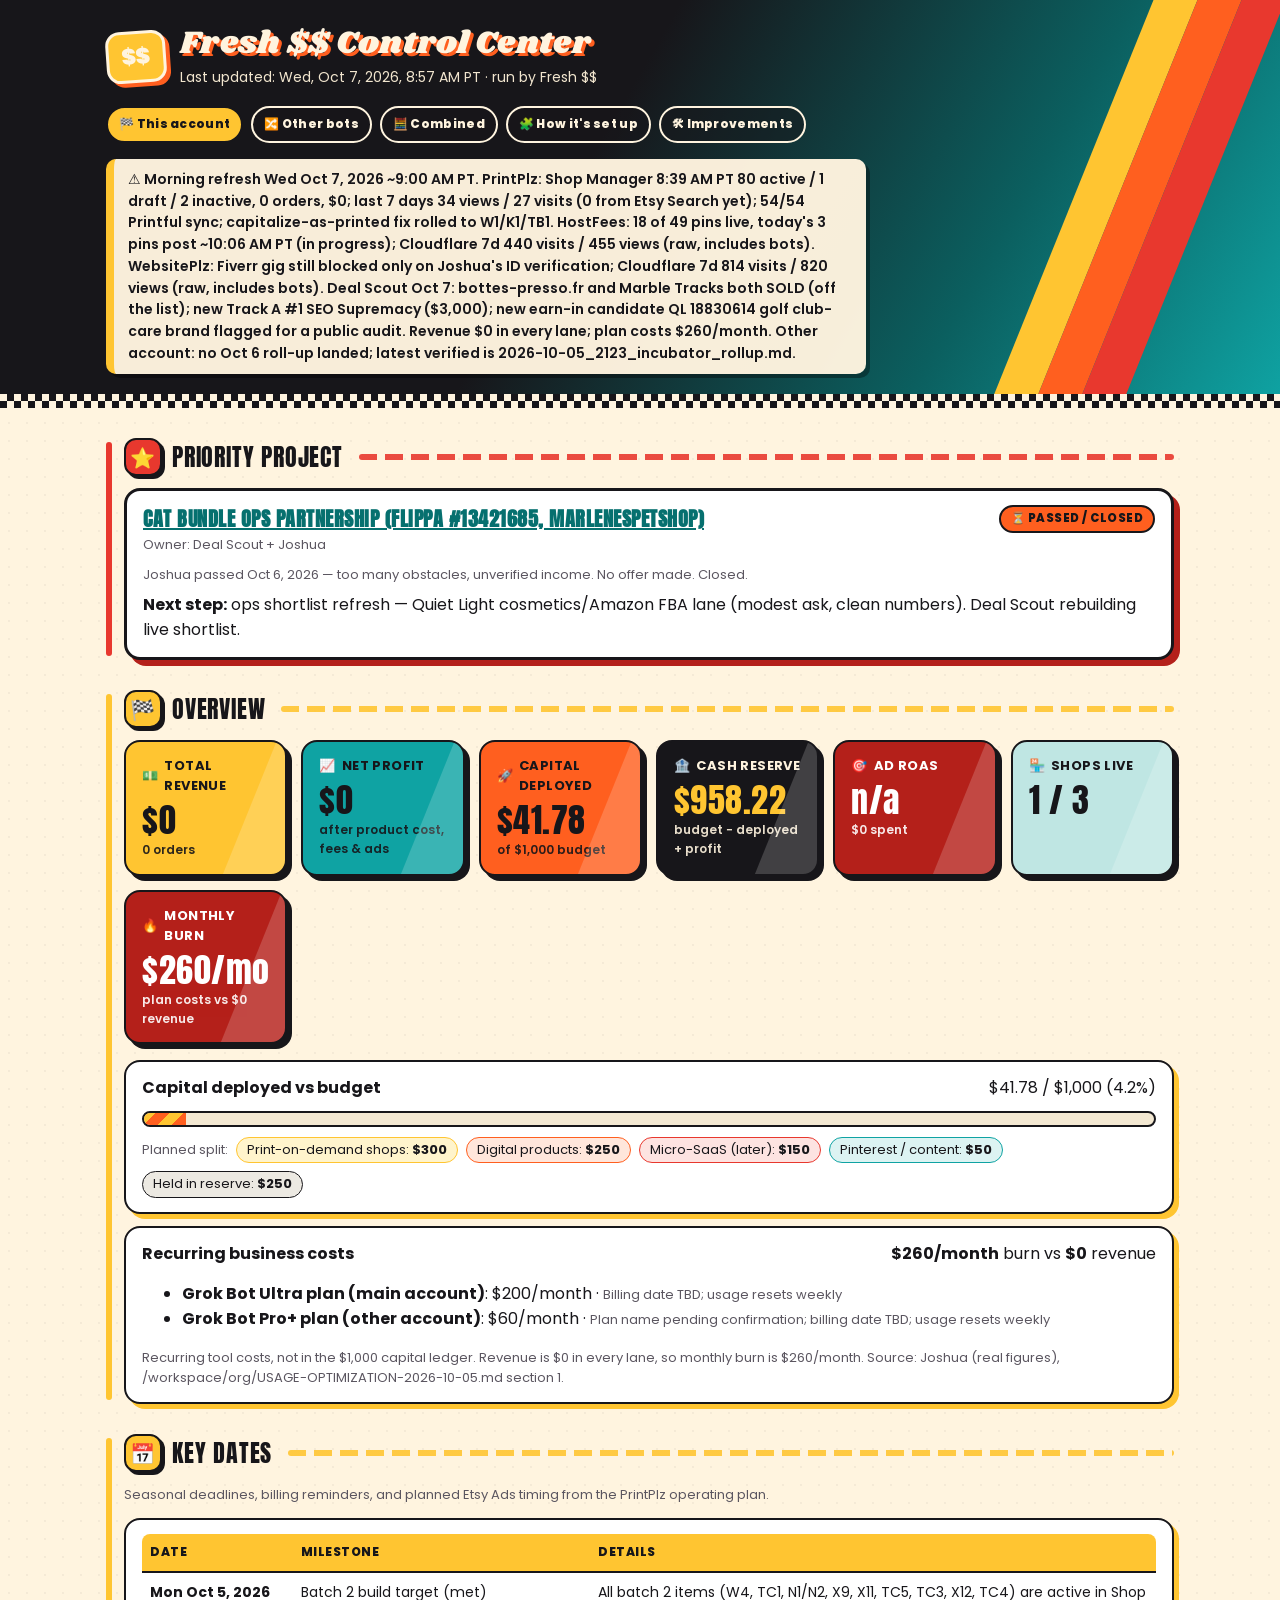
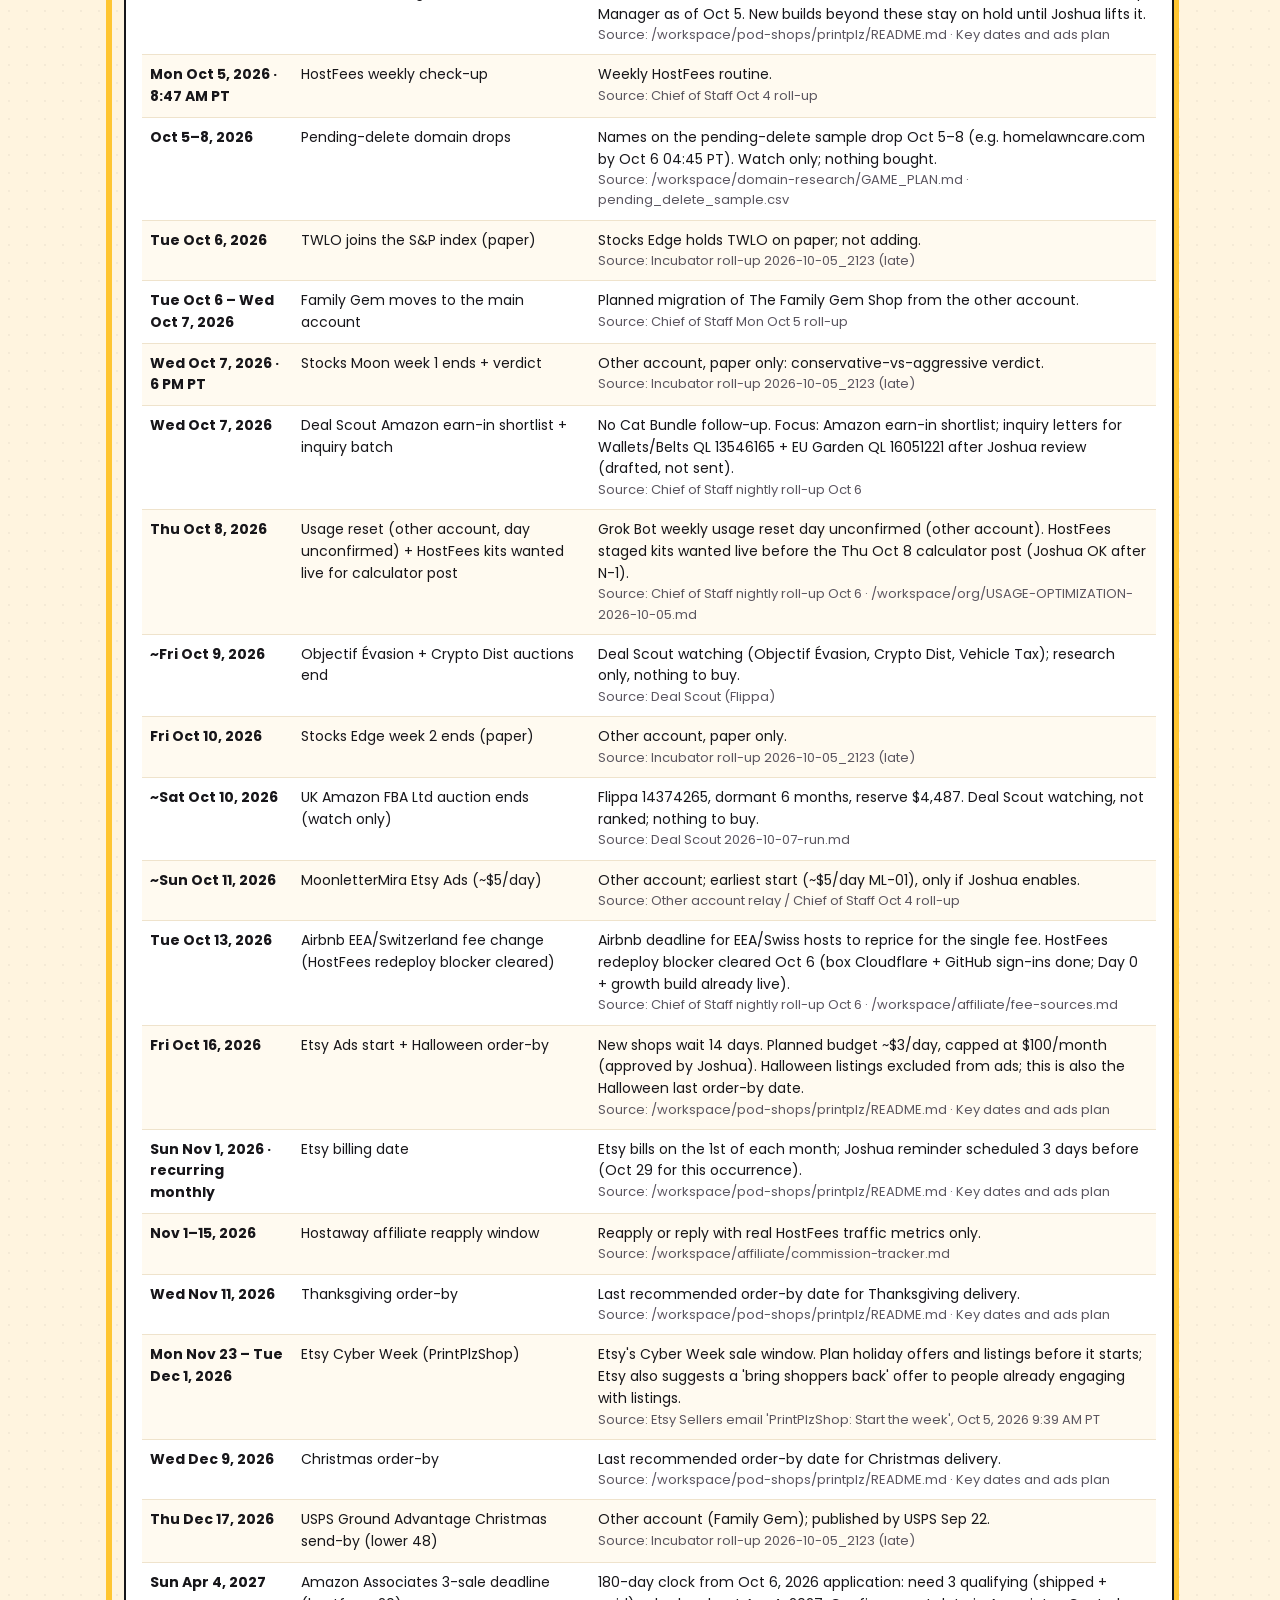
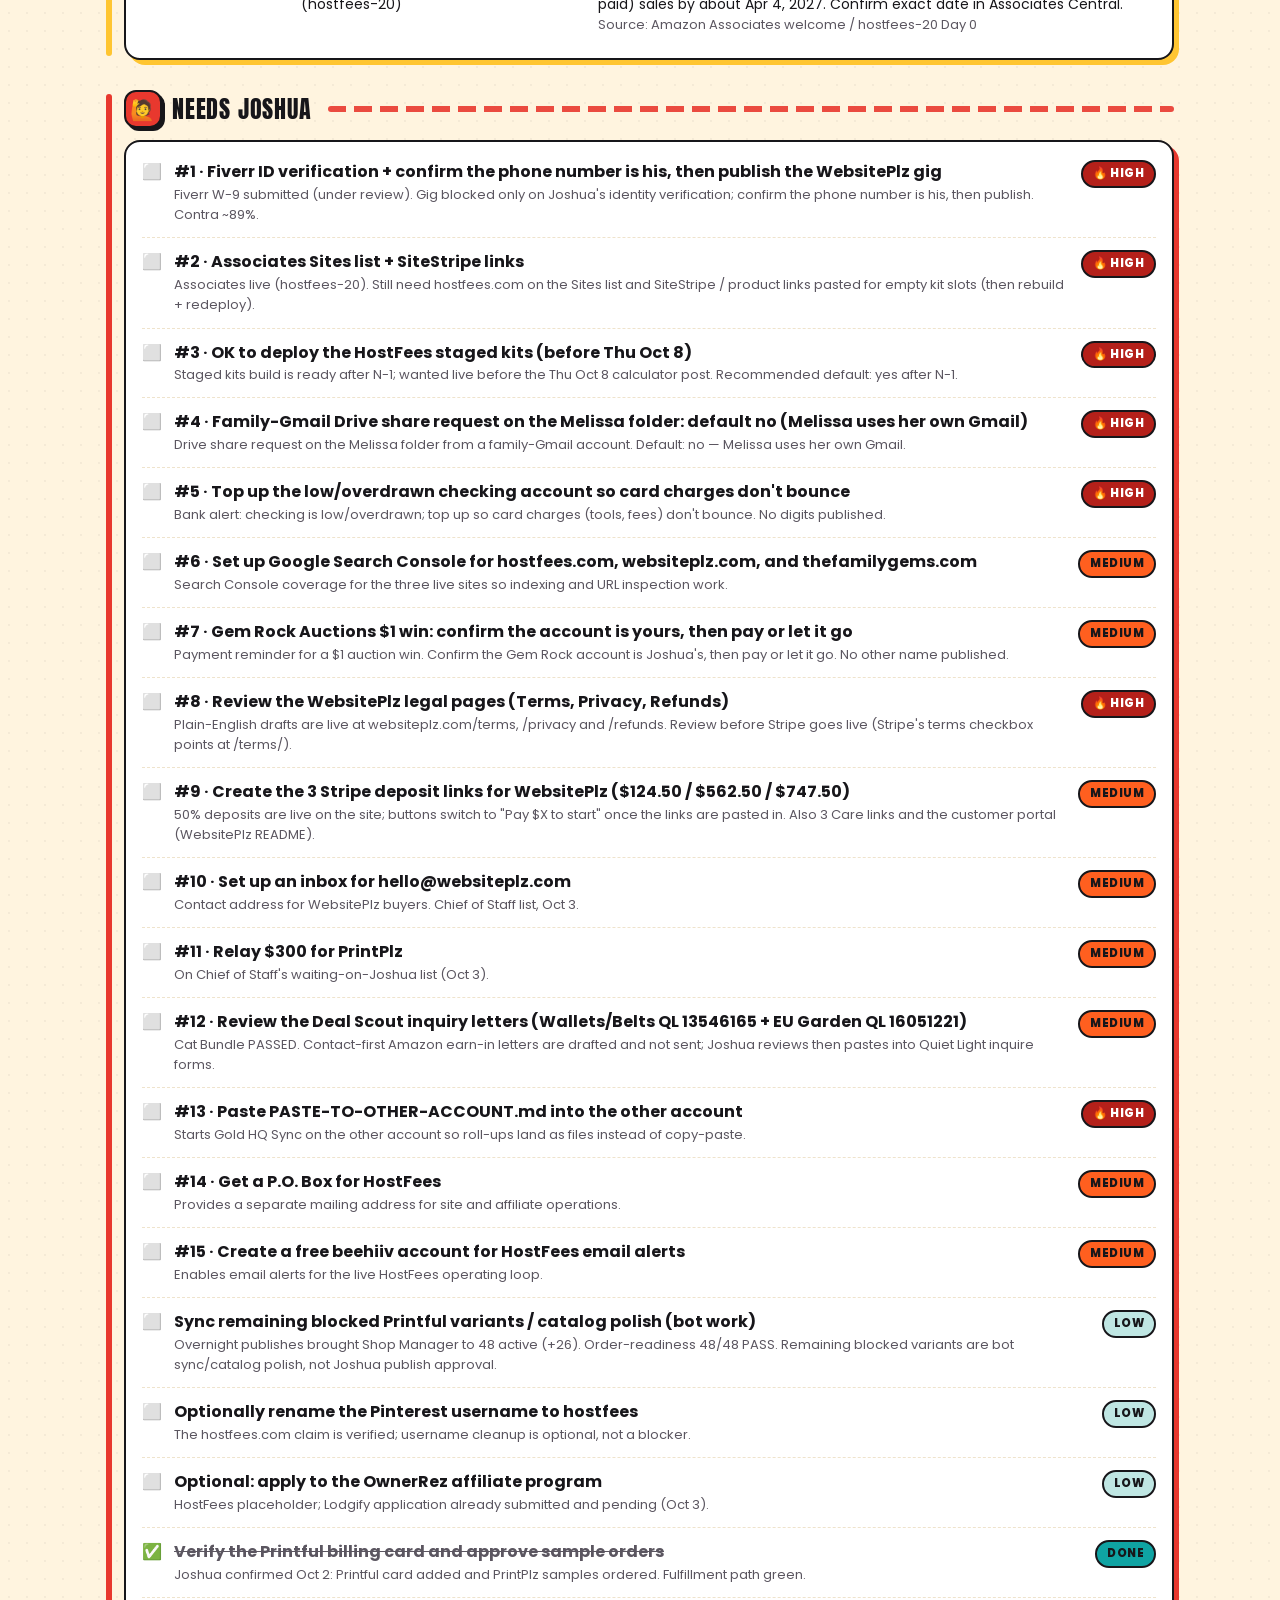
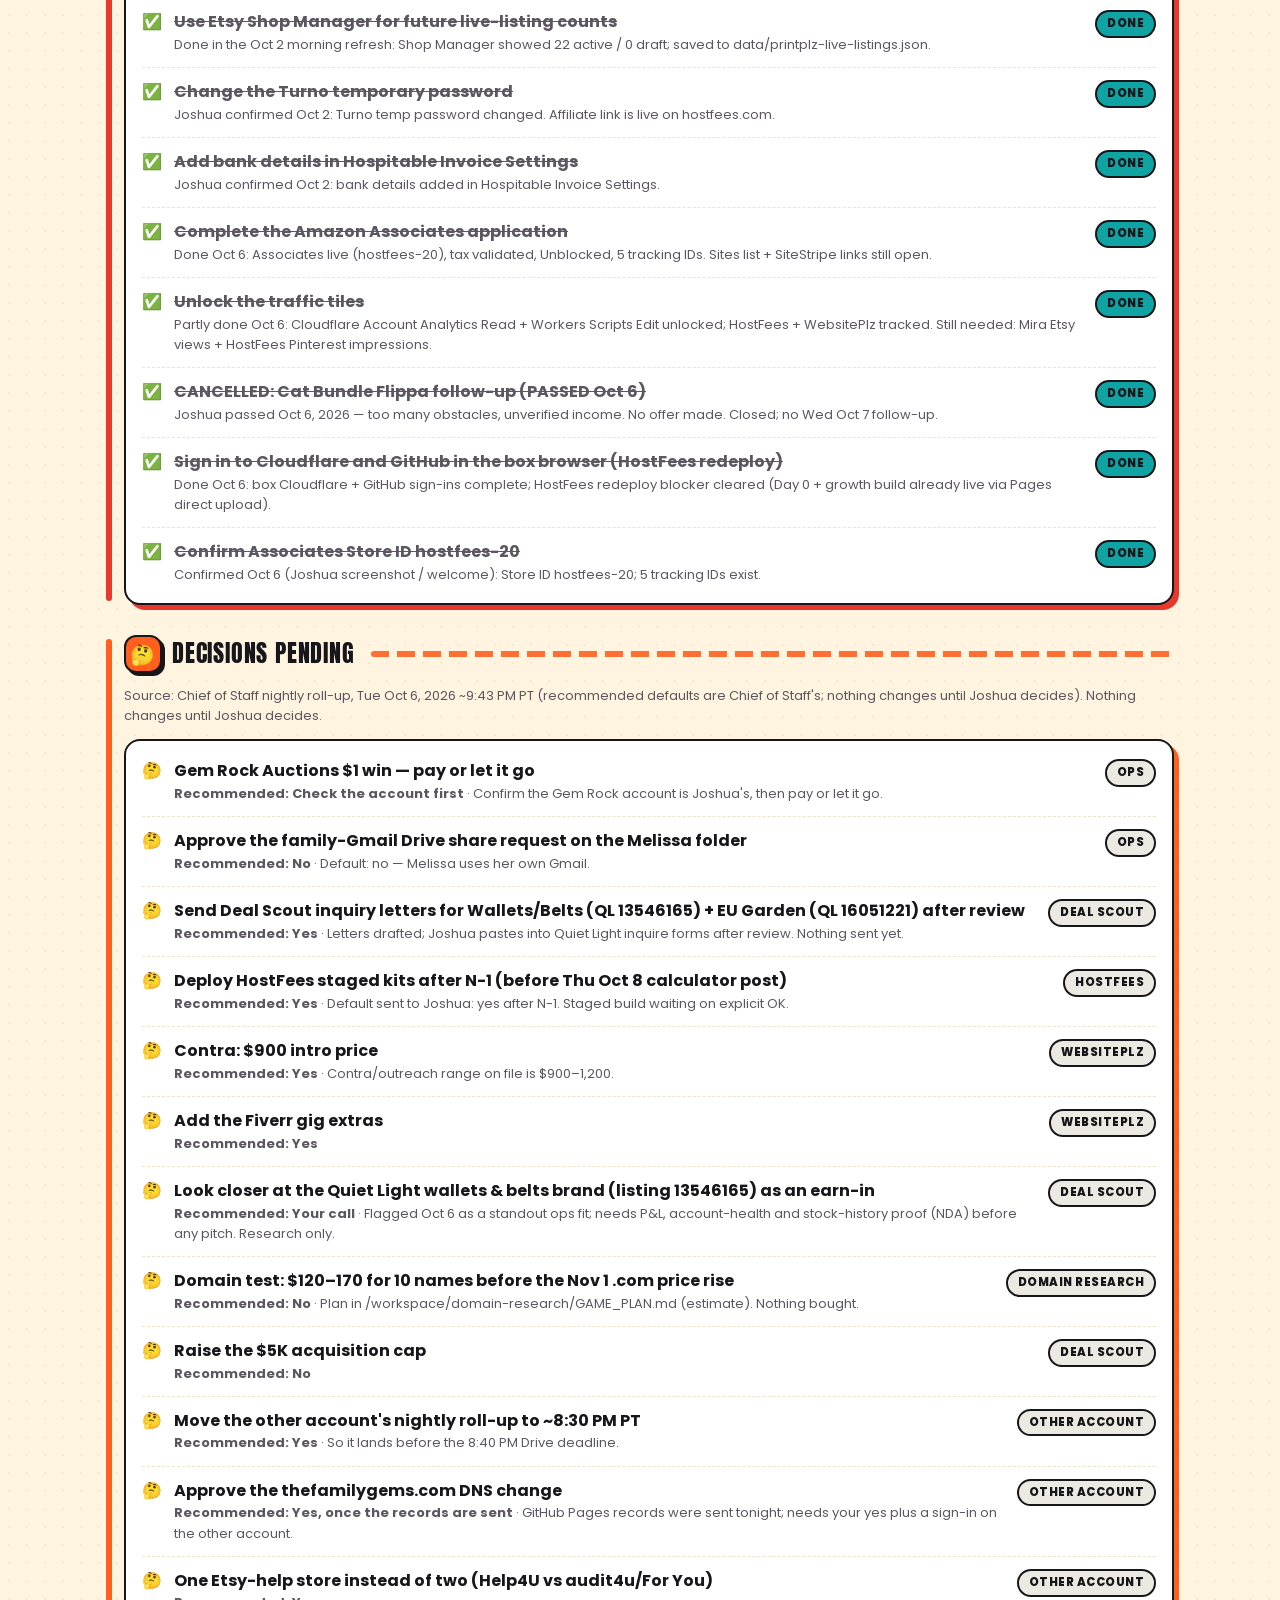
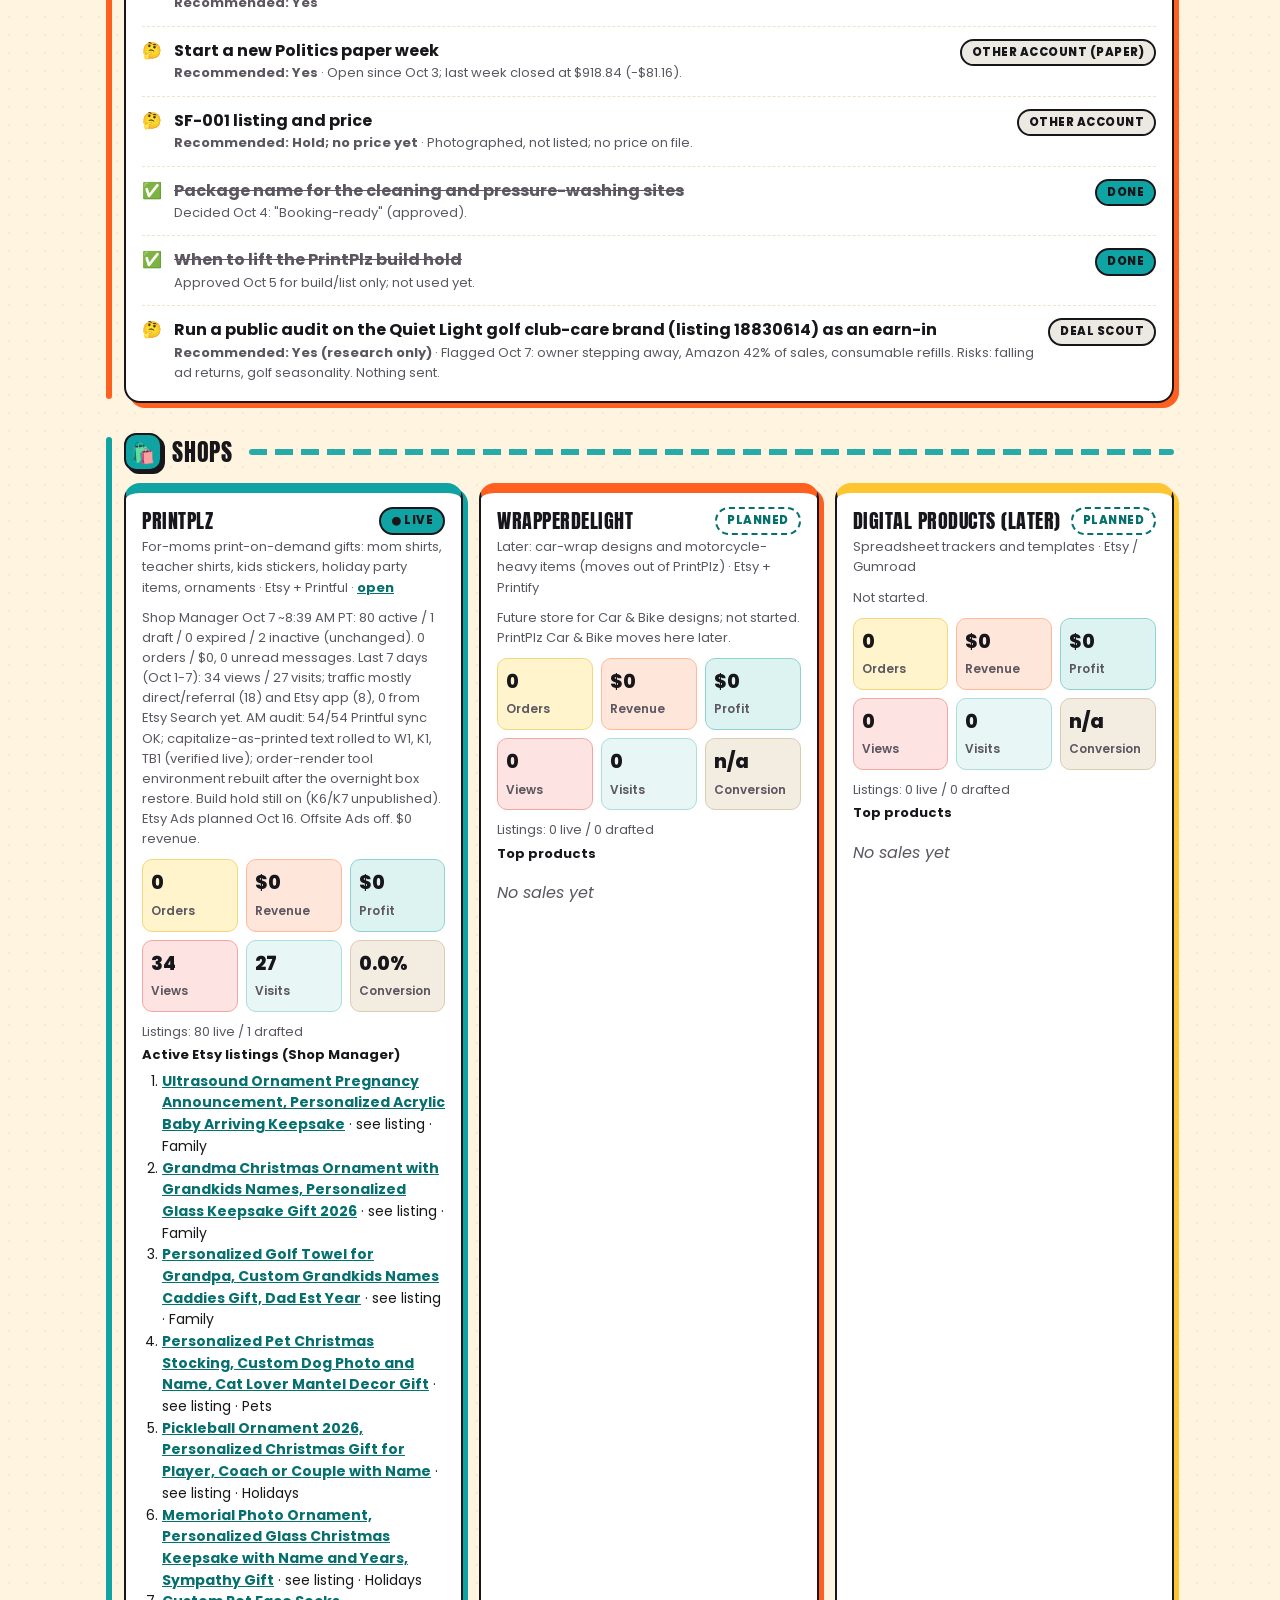
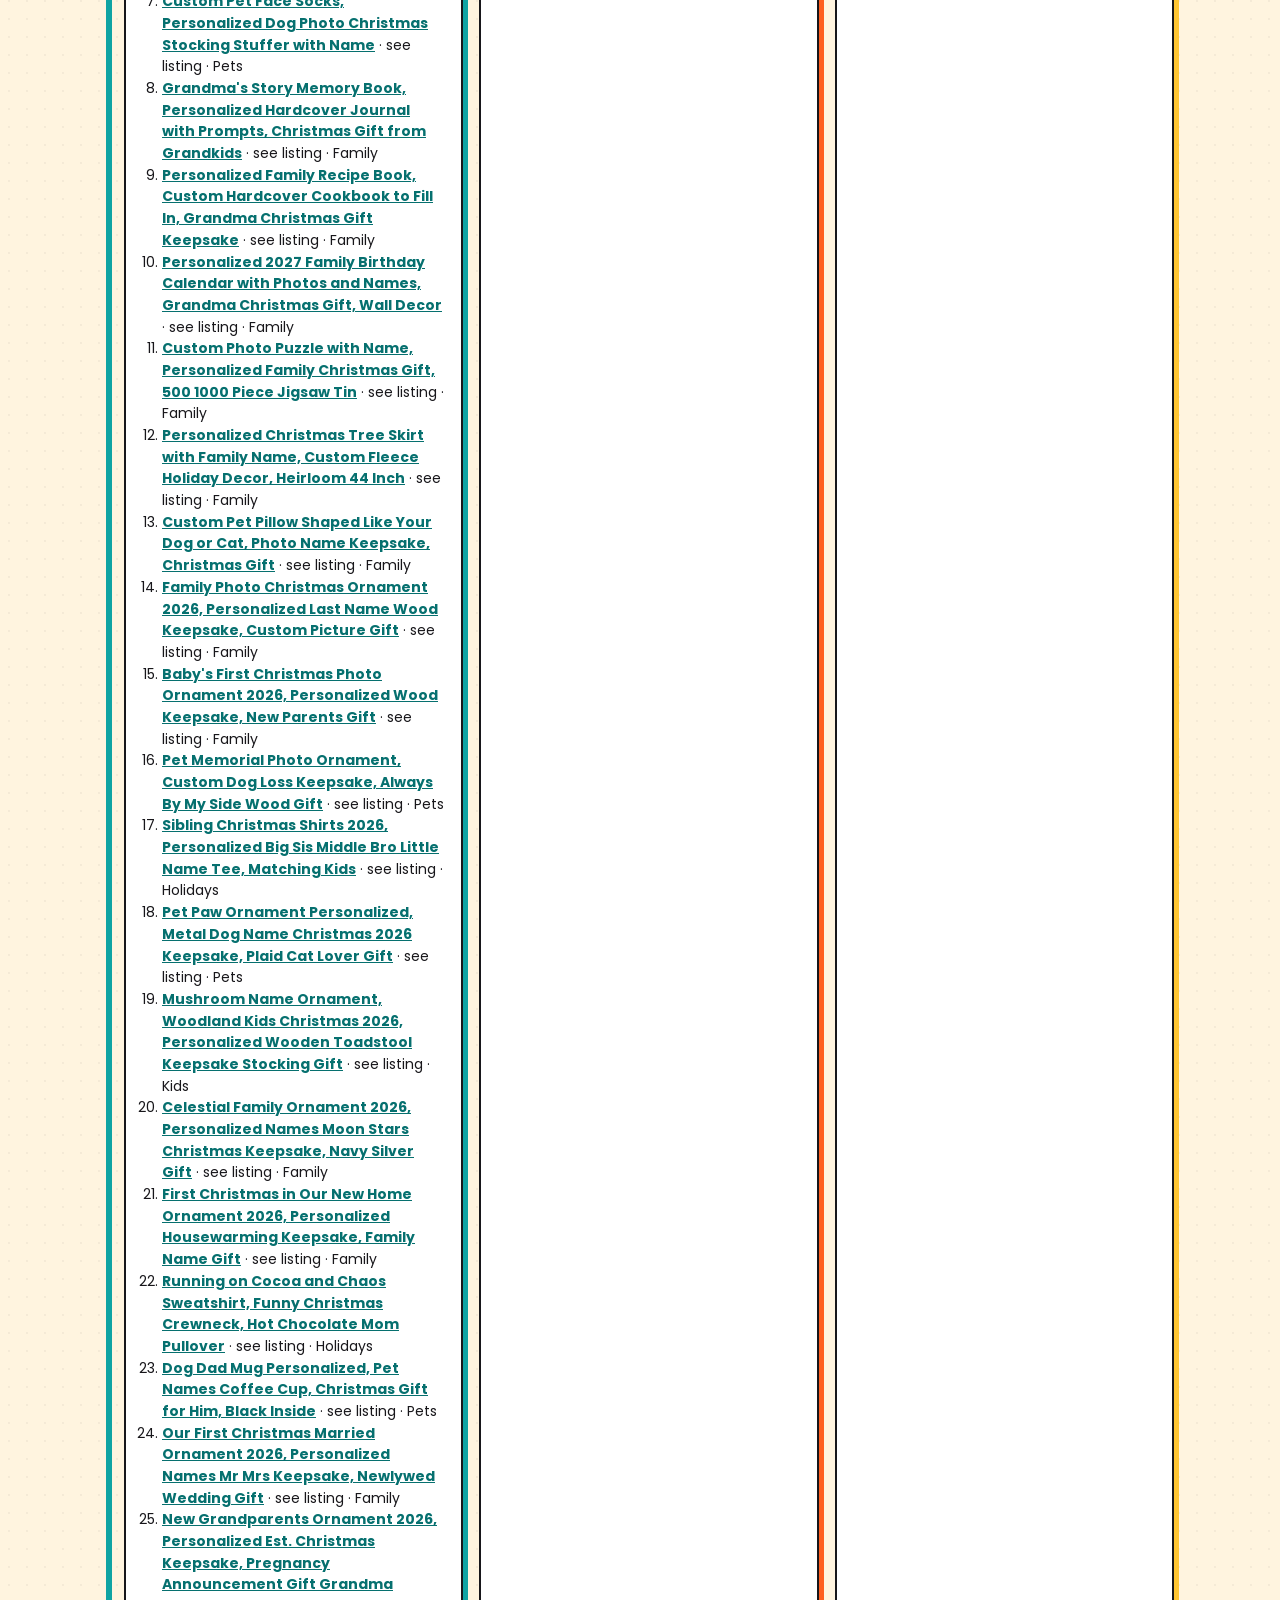
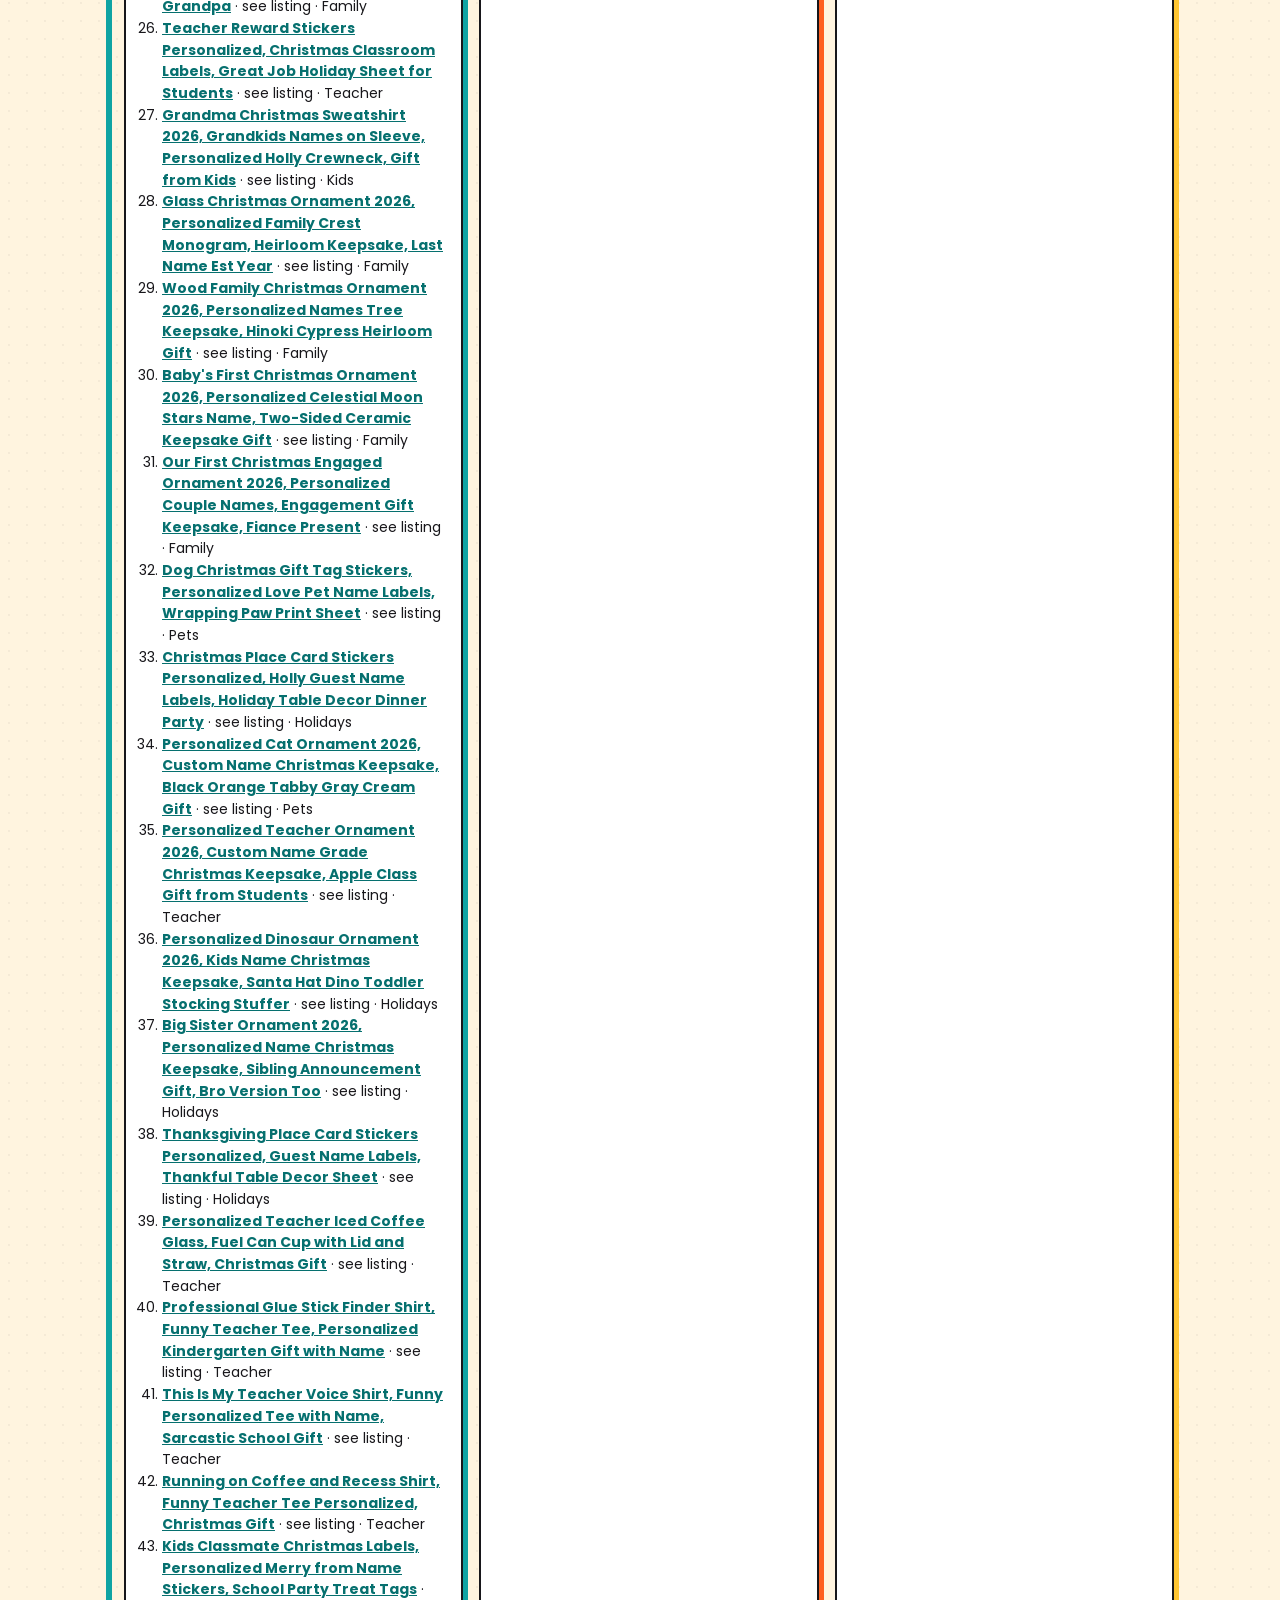
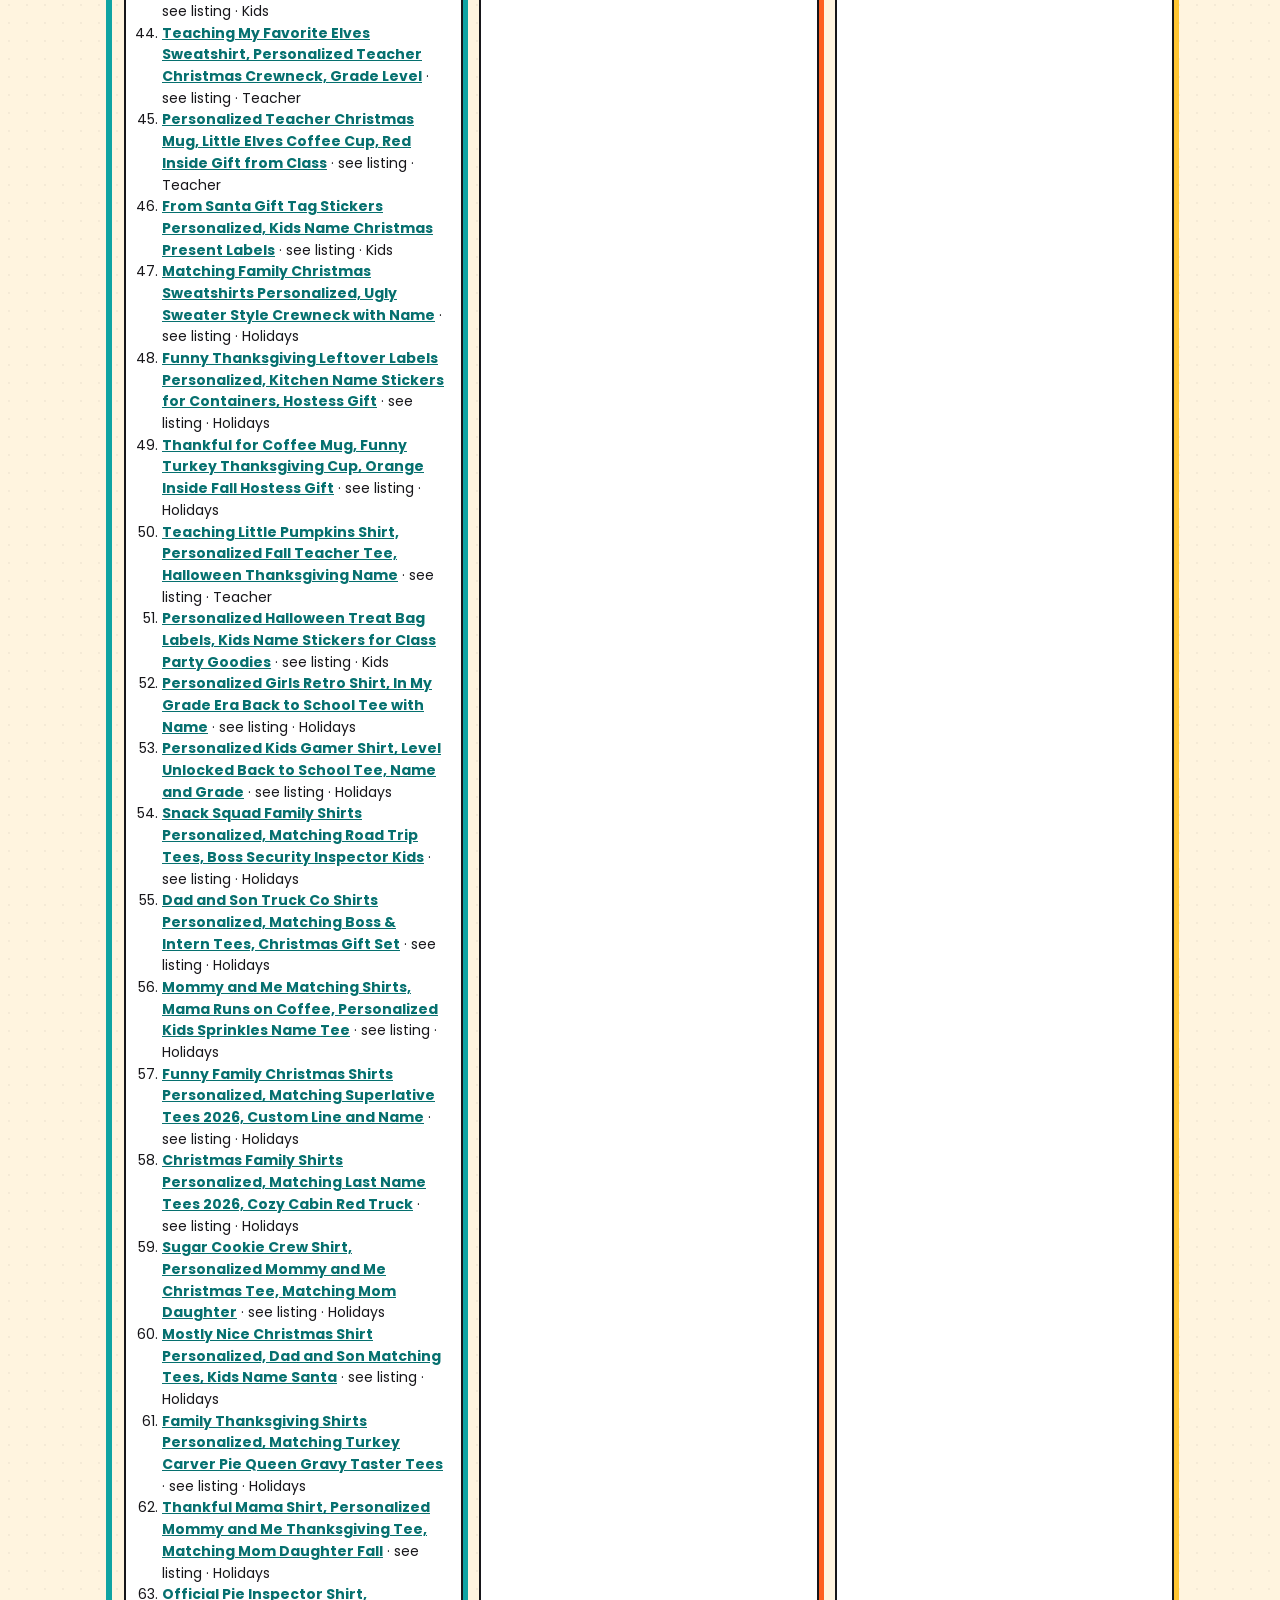
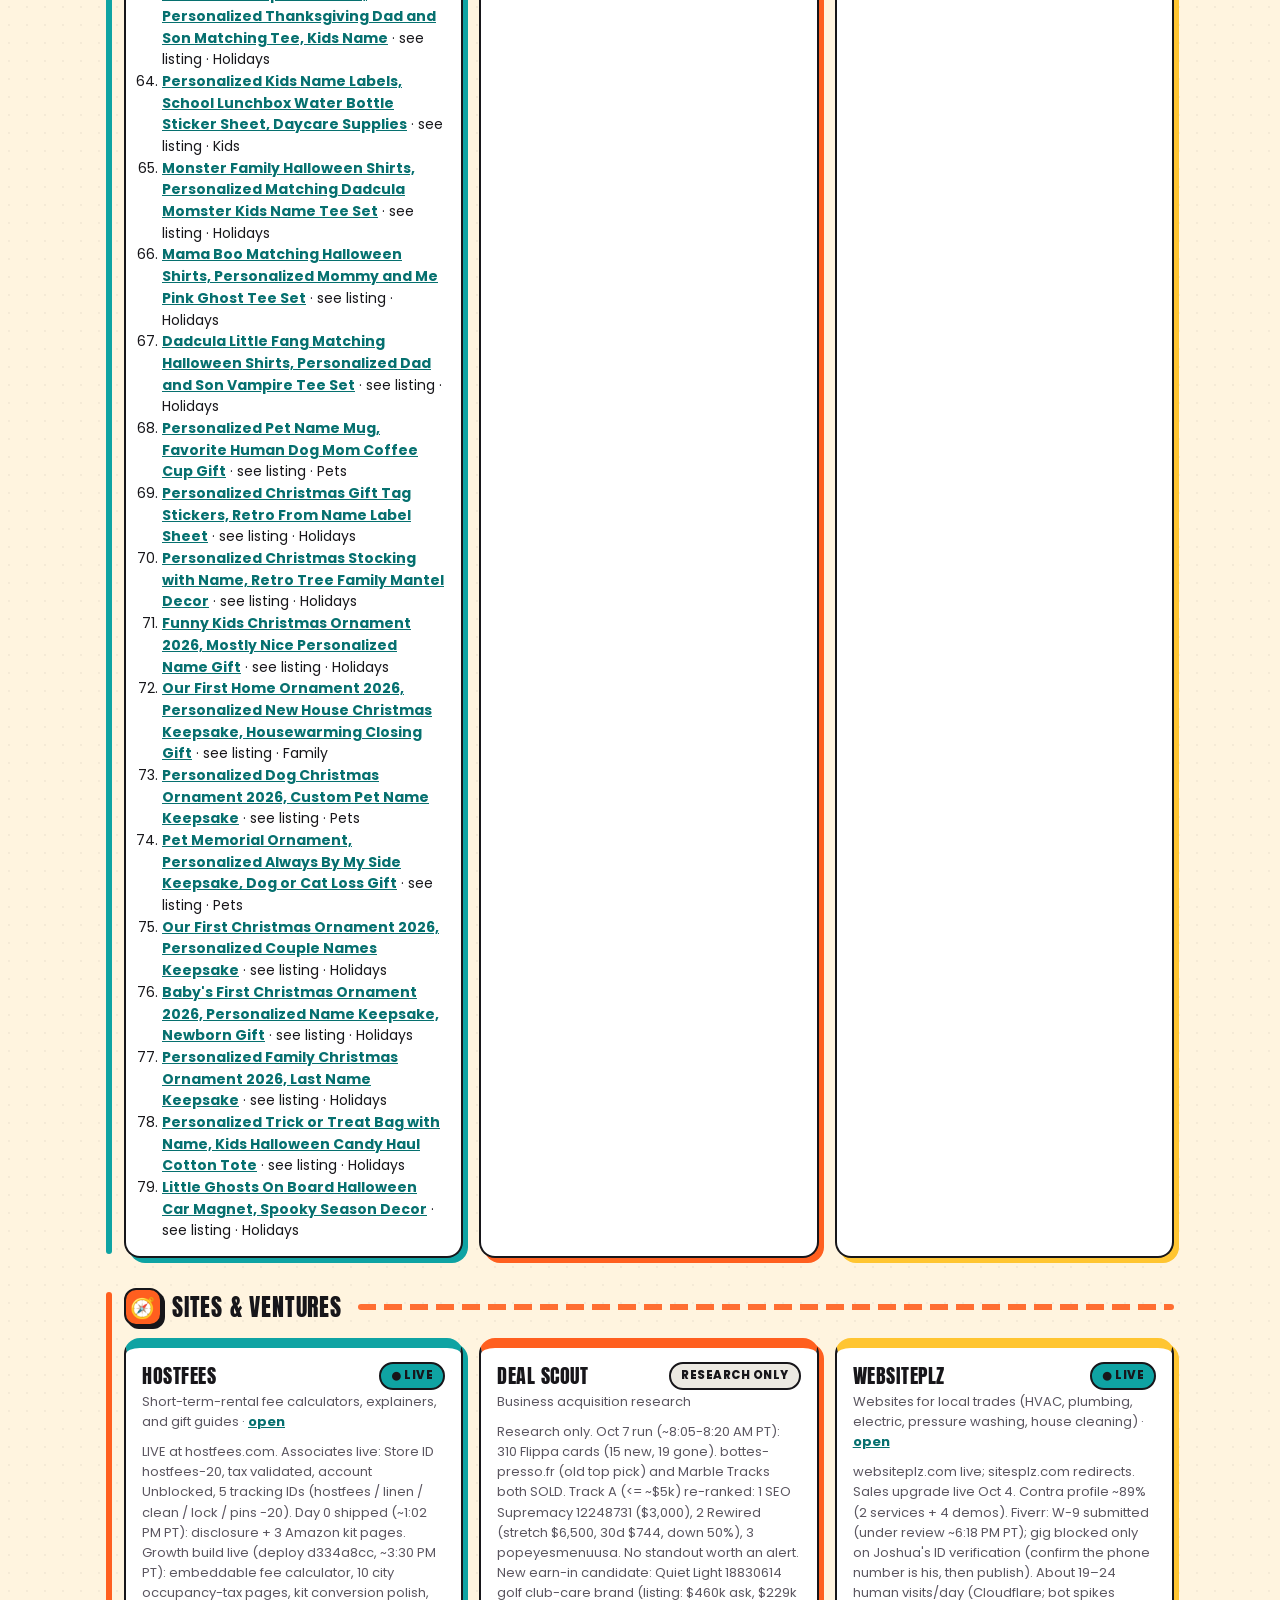
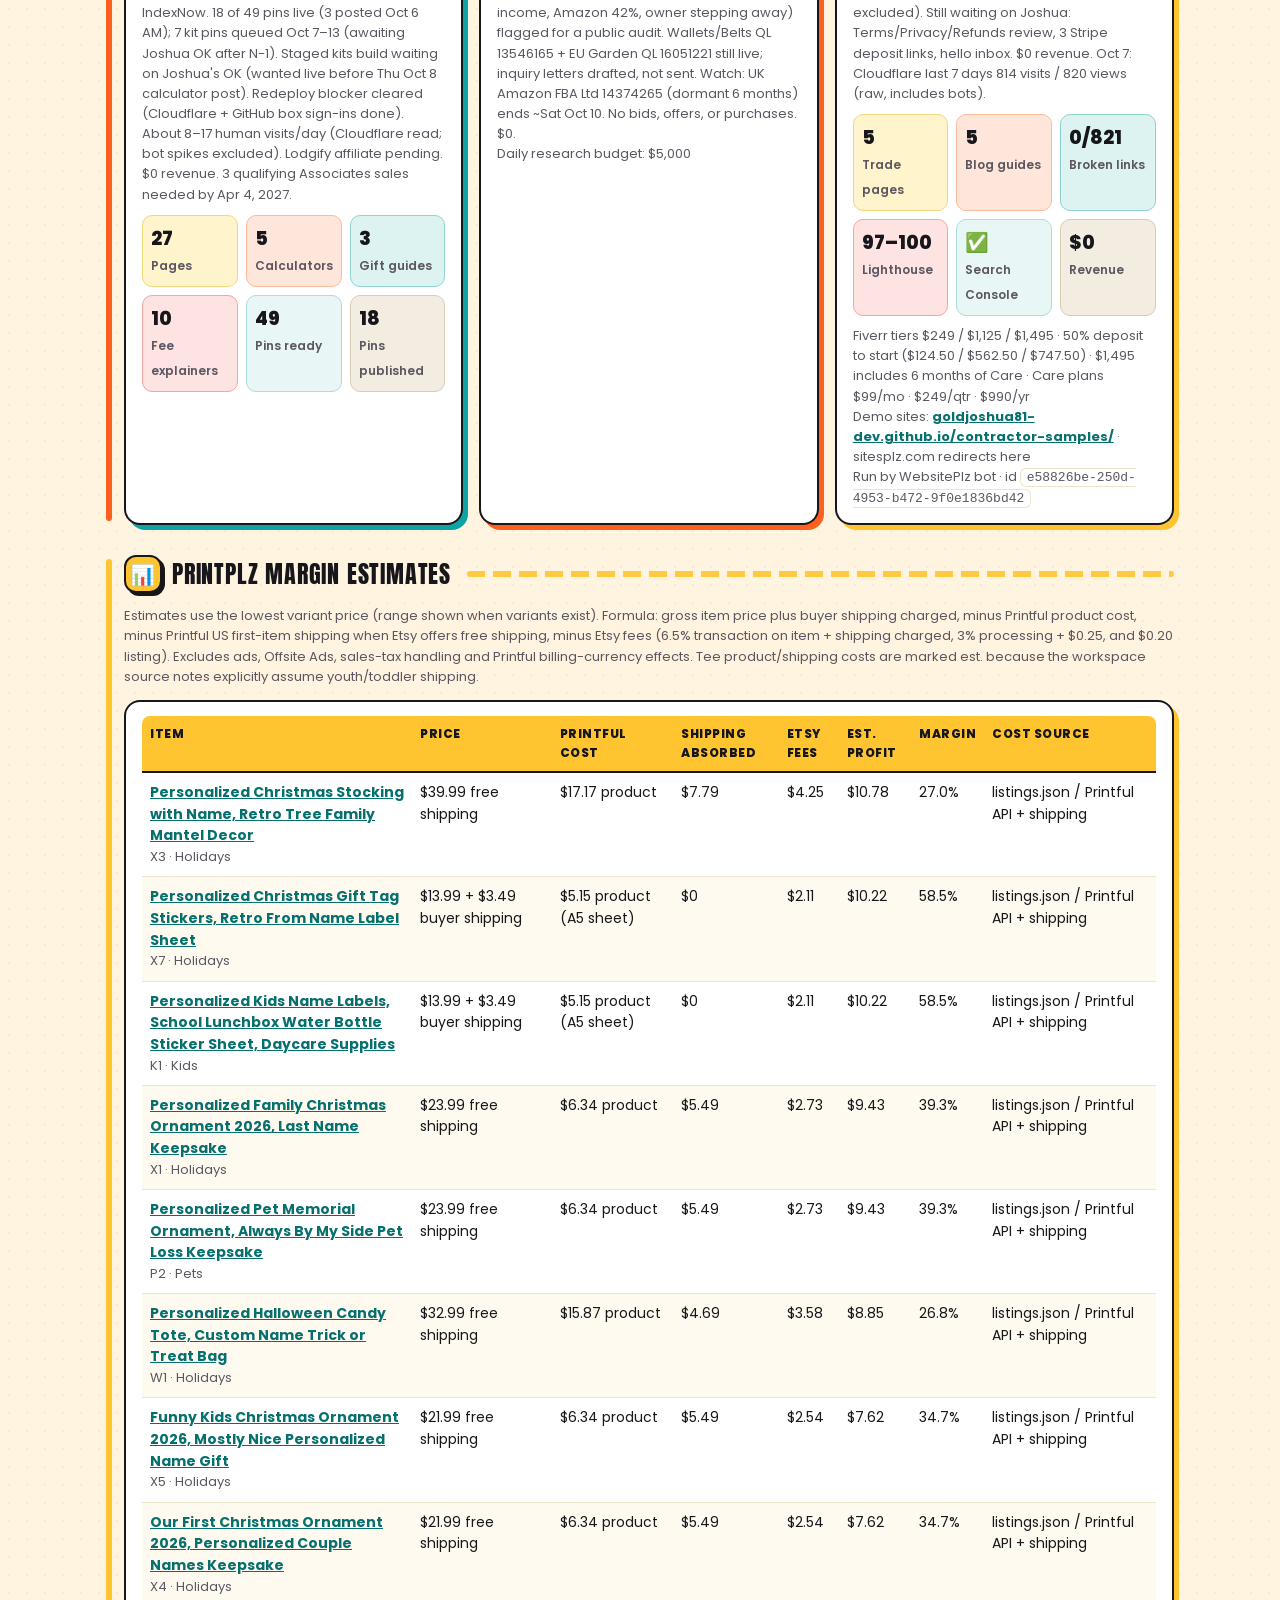
==== index.html @ c43dadec "Stage client-side login gate (DISABLED, placeholder hash): login.html, gate.js, auth.json, robots.tx" ====
<!doctype html>
<html lang="en">
<head>
<script src="gate.js"></script>
<meta charset="utf-8">
<meta name="viewport" content="width=device-width,initial-scale=1">
<meta name="robots" content="noindex,nofollow">
<title>Fresh $$ Control Center</title>
<link rel="preconnect" href="https://fonts.googleapis.com">
<link rel="preconnect" href="https://fonts.gstatic.com" crossorigin>
<link href="https://fonts.googleapis.com/css2?family=Anton&family=Poppins:wght@400;600;700;800&family=Shrikhand&display=swap" rel="stylesheet">
<link rel="stylesheet" href="style.css?v=3">
<link rel="stylesheet" href="pages.css?v=3">
</head>
<body>
<header class="top">
  <div class="stripes" aria-hidden="true"><i></i><i></i><i></i></div>
  <div class="wrap">
    <div class="brand"><a class="logo" href="avi/" title="Fresh $$" style="text-decoration:none;color:inherit;cursor:default">$$</a><div><h1 id="title">Fresh $$ Control Center</h1><p class="sub" id="updated">Loading…</p></div></div>
    <nav class="site-nav" aria-label="Dashboard pages"><a href="index.html" aria-current="page">🏁 This account</a><a href="other-bots.html">🔀 Other bots</a><a href="combined.html">🧮 Combined</a><a href="flowchart.html">🧩 How it's set up</a><a href="improvements.html">🛠 Improvements</a></nav>
    <div class="banner" id="statusNote" hidden></div>
  </div>
  <div class="checker" aria-hidden="true"></div>
</header>
<main class="wrap">
  <section class="sec c-red" id="prioritySec" hidden><h2><span class="ico" aria-hidden="true">⭐</span>Priority project</h2><div id="priority"></div></section>
  <section class="sec c-yellow"><h2><span class="ico" aria-hidden="true">🏁</span>Overview</h2><div class="kpis" id="kpis"></div>
    <div class="card"><div class="row between"><b>Capital deployed vs budget</b><span id="capLabel"></span></div>
      <div class="bar"><span id="capBar"></span></div>
      <div class="alloc" id="alloc"></div></div>
    <div class="card" id="burn" hidden style="margin-top:12px"></div>
  </section>
  <section class="sec c-yellow"><h2><span class="ico" aria-hidden="true">📅</span>Key dates</h2><p class="muted">Seasonal deadlines, billing reminders, and planned Etsy Ads timing from the PrintPlz operating plan.</p><div class="card"><table id="keyDates"></table></div></section>
  <section class="sec c-red"><h2><span class="ico" aria-hidden="true">🙋</span>Needs Joshua</h2><div class="card list" id="needs"></div></section>
  <section class="sec c-orange"><h2><span class="ico" aria-hidden="true">🤔</span>Decisions pending</h2><p class="muted" id="decisionsNote"></p><div class="card list" id="decisions"></div></section>
  <section class="sec c-teal"><h2><span class="ico" aria-hidden="true">🛍️</span>Shops</h2><div class="grid" id="shops"></div></section>
  <section class="sec c-orange"><h2><span class="ico" aria-hidden="true">🧭</span>Sites &amp; ventures</h2><div class="grid" id="projects"></div></section>
  <section class="sec c-yellow"><h2><span class="ico" aria-hidden="true">📊</span>PrintPlz margin estimates</h2><p class="muted" id="marginNote"></p><div class="card"><table id="margins"></table></div></section>
  <section class="sec c-orange"><h2><span class="ico" aria-hidden="true">📣</span>Ad spend &amp; return</h2><div class="card"><table id="ads"></table></div></section>
  <section class="sec c-yellow"><h2><span class="ico" aria-hidden="true">🧪</span>Experiments / niches</h2><div class="card"><table id="exps"></table></div></section>
  <section class="sec c-teal"><h2><span class="ico" aria-hidden="true">🔭</span>Acquisition watchlist</h2><p class="muted" id="acqNote"></p><div class="card"><table id="acq"></table></div></section>
  <section class="sec c-red"><h2><span class="ico" aria-hidden="true">🧾</span>Spending ledger</h2><div class="card"><table id="ledger"></table></div></section>
</main>
<footer class="wrap muted">Data: <code>data.json</code> · Updated by Fresh $$ · Zeros are real zeros, not placeholders.</footer>
<script src="app.js?v=11"></script>
</body>
</html>
---- style.css ----
/* PrintPlz palette: Asphalt #17161A · Cream #FFF4DF · Hazard Yellow #FFC531 · Signal Orange #FF5F1F · Brake Red #E8382E · Retro Teal #0FA3A3 */
:root{
  --asphalt:#17161A;--cream:#FFF4DF;--yellow:#FFC531;--orange:#FF5F1F;--red:#E8382E;--teal:#0FA3A3;--mint:#BFE6E3;
  /* darker text-safe variants (≥4.5:1 on white/cream) */
  --teal-ink:#06706F;--orange-ink:#B23A06;--red-ink:#B4201A;--yellow-ink:#7A5600;
  --bg:var(--cream);--card:#fff;--ink:var(--asphalt);--muted:#5b5660;--line:#efe3cc;
  --accent:var(--yellow);
}
*{box-sizing:border-box}
body{margin:0;font:16px/1.55 Poppins,system-ui,-apple-system,Segoe UI,Roboto,sans-serif;background:var(--bg);color:var(--ink);
  background-image:radial-gradient(rgba(23,22,26,.045) 1px,transparent 1.2px);background-size:18px 18px}
.wrap{max-width:1100px;margin:0 auto;padding:0 16px}

/* ---------- Header ---------- */
.top{position:relative;overflow:hidden;color:var(--cream);padding:26px 0 34px;margin-bottom:6px;
  background:linear-gradient(120deg,#17161A 0%,#17161A 45%,#0b5f5f 75%,#0FA3A3 100%)}
.top .wrap{position:relative;z-index:1}
.stripes{position:absolute;top:-20px;bottom:-20px;right:6%;display:flex;transform:skewX(-22deg);z-index:0}
.stripes i{display:block;width:44px;height:100%}
.stripes i:nth-child(1){background:var(--yellow)}.stripes i:nth-child(2){background:var(--orange)}.stripes i:nth-child(3){background:var(--red)}
.checker{position:absolute;left:0;right:0;bottom:0;height:14px;
  background:repeating-conic-gradient(var(--asphalt) 0 25%,var(--cream) 0 50%) 0 0/14px 14px}
.brand{display:flex;gap:14px;align-items:center}
.logo{background:var(--yellow);color:var(--asphalt);font:900 22px/1 Poppins,system-ui,sans-serif;border-radius:14px;padding:12px 12px;
  border:3px solid var(--cream);box-shadow:4px 4px 0 var(--orange);transform:rotate(-4deg)}
h1{margin:0;font:400 32px/1.15 Shrikhand,Georgia,serif;color:var(--cream);text-shadow:3px 3px 0 var(--orange);letter-spacing:.3px}
.sub{margin:4px 0 0;color:#f2e6cf;font-size:14px}
.banner{margin-top:16px;max-width:760px;background:rgba(255,244,223,.97);color:var(--asphalt);border-left:8px solid var(--yellow);
  padding:10px 14px;border-radius:10px;font-size:14px;font-weight:600;box-shadow:4px 4px 0 rgba(0,0,0,.35)}
.banner::before{content:"⚠️ ";}

/* ---------- Sections ---------- */
.sec{position:relative;margin-top:30px;padding-left:18px}
.sec::before{content:"";position:absolute;left:0;top:4px;bottom:4px;width:6px;border-radius:6px;background:var(--accent)}
.c-yellow{--accent:var(--yellow);--accent-ink:var(--yellow-ink)}
.c-orange{--accent:var(--orange);--accent-ink:var(--orange-ink)}
.c-red{--accent:var(--red);--accent-ink:var(--red-ink)}
.c-teal{--accent:var(--teal);--accent-ink:var(--teal-ink)}
h2{display:flex;align-items:center;gap:10px;margin:0 0 12px;font:400 24px/1.2 Anton,Impact,"Arial Narrow",sans-serif;
  text-transform:uppercase;letter-spacing:.8px;color:var(--asphalt)}
h2::after{content:"";flex:1;height:6px;margin-left:6px;border-radius:3px;opacity:.9;
  background:repeating-linear-gradient(90deg,var(--accent) 0 18px,transparent 18px 26px)}
.ico{display:inline-grid;place-items:center;width:38px;height:38px;border-radius:12px;background:var(--accent);font-size:20px;
  border:2px solid var(--asphalt);box-shadow:3px 3px 0 var(--asphalt)}

/* ---------- Cards ---------- */
.card{background:var(--card);border:2px solid var(--asphalt);border-radius:16px;padding:14px 16px;box-shadow:5px 5px 0 var(--accent)}
.kpis{display:grid;grid-template-columns:repeat(auto-fit,minmax(160px,1fr));gap:14px;margin-bottom:16px}
.kpi{border:2px solid var(--asphalt);border-radius:16px;padding:14px 16px;box-shadow:5px 5px 0 var(--asphalt);position:relative;overflow:hidden}
.kpi::after{content:"";position:absolute;right:-18px;top:-10px;width:60px;height:140%;transform:skewX(-22deg);background:rgba(255,255,255,.18)}
.kpi .l{font-size:13px;font-weight:700;text-transform:uppercase;letter-spacing:.4px;display:flex;gap:6px;align-items:center}
.kpi .v{font:400 34px/1.15 Anton,Impact,sans-serif;letter-spacing:.5px;margin:4px 0 2px}
.kpi .s{font-size:12px;font-weight:600;opacity:.9;min-height:1em}
.k-yellow{background:var(--yellow);color:var(--asphalt)}
.k-orange{background:var(--orange);color:var(--asphalt)}
.k-teal{background:var(--teal);color:var(--asphalt)}
.k-red{background:var(--red-ink);color:#fff}
.k-asphalt{background:var(--asphalt);color:var(--cream)}.k-asphalt .v{color:var(--yellow)}
.k-mint{background:var(--mint);color:var(--asphalt)}

.grid{display:grid;grid-template-columns:repeat(auto-fit,minmax(300px,1fr));gap:16px}
.row{display:flex;gap:8px;align-items:center}.between{justify-content:space-between}
.bar{height:16px;background:#f3e8d2;border:2px solid var(--asphalt);border-radius:99px;overflow:hidden;margin:10px 0}
.bar span{display:block;height:100%;width:0;background:repeating-linear-gradient(-45deg,var(--orange) 0 10px,var(--yellow) 10px 20px)}
.alloc{display:flex;flex-wrap:wrap;gap:8px;font-size:13px;color:var(--muted);align-items:center}
.alloc span{background:var(--cream);border:1.5px solid var(--line);border-radius:99px;padding:2px 10px;color:var(--asphalt)}
.alloc span:nth-of-type(5n+1){border-color:var(--yellow);background:#fff4cc}
.alloc span:nth-of-type(5n+2){border-color:var(--orange);background:#ffe6db}
.alloc span:nth-of-type(5n+3){border-color:var(--red);background:#fde3e1}
.alloc span:nth-of-type(5n+4){border-color:var(--teal);background:#dcf3f2}
.alloc span:nth-of-type(5n+5){border-color:var(--asphalt);background:#ece9e2}

/* ---------- Pills ---------- */
.pill{display:inline-block;font-size:11.5px;font-weight:800;padding:3px 10px;border-radius:99px;text-transform:uppercase;letter-spacing:.5px;
  white-space:nowrap;border:2px solid var(--asphalt);background:#ece9e2;color:var(--asphalt)}
.pill.live,.pill.on,.pill.done{background:var(--teal);color:var(--asphalt)}
.pill.winner{background:var(--yellow);color:var(--asphalt)}.pill.winner::before{content:"🏆 "}
.pill.live::before{content:"● "}
.pill.loser,.pill.passed{background:var(--red-ink);color:#fff}
.pill.building{background:var(--orange);color:var(--asphalt)}.pill.building::before{content:"🔧 "}
.pill.testing{background:var(--yellow);color:var(--asphalt)}
.pill.watching{background:var(--mint);color:var(--asphalt)}.pill.watching::before{content:"👀 "}
.pill.planned{background:#fff;color:var(--teal-ink);border-style:dashed;border-color:var(--teal-ink)}
.pill.off,.pill.notlive{background:#ece9e2;color:#4a4650;border-color:#8a8490}
.pill.high{background:var(--red-ink);color:#fff}.pill.high::before{content:"🔥 "}
.pill.medium{background:var(--orange);color:var(--asphalt)}
.pill.low{background:var(--mint);color:var(--asphalt)}

/* ---------- Shops ---------- */
.shop{border-top:10px solid var(--asphalt)}
.grid .shop:nth-child(4n+1){box-shadow:5px 5px 0 var(--teal);border-top-color:var(--teal)}
.grid .shop:nth-child(4n+2){box-shadow:5px 5px 0 var(--orange);border-top-color:var(--orange)}
.grid .shop:nth-child(4n+3){box-shadow:5px 5px 0 var(--yellow);border-top-color:var(--yellow)}
.grid .shop:nth-child(4n+4){box-shadow:5px 5px 0 var(--red);border-top-color:var(--red)}
.shop h3{margin:0;font:400 20px/1.2 Anton,Impact,sans-serif;letter-spacing:.5px;text-transform:uppercase}
.shop .t{color:var(--muted);font-size:13px;margin:2px 0 10px}
.shop ol{margin:4px 0 0;padding-left:20px;font-size:14px}
.stats{display:grid;grid-template-columns:repeat(3,1fr);gap:8px;margin:10px 0}
.stats div{border-radius:10px;padding:8px;border:1.5px solid transparent}
.stats div:nth-child(6n+1){background:#fff4cc;border-color:#f3d77a}
.stats div:nth-child(6n+2){background:#ffe6db;border-color:#ffb999}
.stats div:nth-child(6n+3){background:#dcf3f2;border-color:#8fd3d1}
.stats div:nth-child(6n+4){background:#fde3e1;border-color:#f5a6a1}
.stats div:nth-child(6n+5){background:#e8f6f5;border-color:#a9dedb}
.stats div:nth-child(6n+6){background:#f3ede1;border-color:#d9ccb3}
.stats b{display:block;font-size:19px;font-weight:800}.stats small{color:var(--muted);font-size:12px;font-weight:600}

/* ---------- Tables ---------- */
table{width:100%;border-collapse:collapse;font-size:14px}
th{text-align:left;color:var(--asphalt);font-weight:800;font-size:12px;text-transform:uppercase;letter-spacing:.5px;
  background:var(--accent);border-bottom:2px solid var(--asphalt)!important}
th:first-child{border-top-left-radius:8px}th:last-child{border-top-right-radius:8px}
th,td{padding:9px 8px;border-bottom:1px solid var(--line);vertical-align:top}
tbody tr:nth-child(even) td{background:#fffaf0}
tr:last-child td{border-bottom:0}

/* ---------- Needs list ---------- */
.list{padding:6px 16px}
.list .item{display:flex;gap:12px;align-items:flex-start;padding:12px 0;border-bottom:1.5px dashed var(--line)}.list .item:last-child{border:0}
.item .w{color:var(--muted);font-size:13px}.item.done .x{text-decoration:line-through;color:var(--muted)}
.muted{color:var(--muted);font-size:13px}.empty{color:var(--muted);font-style:italic}
a{color:var(--teal-ink);font-weight:700}
code{background:#fff;border:1px solid var(--line);border-radius:6px;padding:1px 6px}
footer{padding:34px 16px 46px;position:relative}
footer::before{content:"";display:block;height:12px;margin-bottom:16px;border-radius:3px;
  background:repeating-conic-gradient(var(--asphalt) 0 25%,transparent 0 50%) 0 0/12px 12px;opacity:.85}

@media(max-width:640px){
 .top{padding:20px 0 30px}h1{font-size:24px}.stripes{right:-78px;opacity:.9}.stripes i{width:24px}
 .logo{font-size:18px;padding:10px}
 .sec{padding-left:12px}.sec::before{width:5px}
 h2{font-size:21px}.ico{width:32px;height:32px;font-size:17px}
 .kpis{grid-template-columns:1fr 1fr;gap:10px}.kpi{padding:12px}.kpi .v{font-size:26px}.kpi .l{font-size:11.5px}
 .grid{grid-template-columns:1fr}
 th{display:none}
 table.stack thead{display:none}table.stack tr{display:block;padding:10px 0;border-bottom:1.5px dashed var(--line)}
 table.stack tbody tr:nth-child(even) td{background:none}
 table.stack td .cv{display:block;min-width:0}
 table.stack td{display:flex;justify-content:space-between;gap:12px;border:0;padding:3px 0;text-align:right}
 table.stack td::before{content:attr(data-l);color:var(--accent-ink,var(--muted));font-weight:800;font-size:11.5px;text-transform:uppercase;letter-spacing:.4px;margin-right:12px;text-align:left;white-space:nowrap}
}
---- pages.css ----
/* Shared styles for the focused dashboard pages. Uses the control-center palette. */
.page-main{padding-top:8px;padding-bottom:20px}
.site-nav{display:flex;flex-wrap:wrap;gap:8px;margin-top:18px;align-items:center}
.site-nav a{display:inline-flex;align-items:center;gap:6px;padding:7px 11px;border:2px solid var(--cream);border-radius:999px;color:var(--cream);font-size:12px;font-weight:800;text-decoration:none;letter-spacing:.3px;background:rgba(23,22,26,.45)}
.site-nav a:hover,.site-nav a[aria-current="page"]{background:var(--yellow);color:var(--asphalt);border-color:var(--asphalt)}
.page-intro{margin:24px 0 28px;max-width:850px}
.eyebrow{margin:0 0 8px;color:var(--teal-ink);font-size:12px;font-weight:800;letter-spacing:1.1px;text-transform:uppercase}
.page-intro h2{font-size:34px;margin-bottom:8px}
.page-intro p{margin:0;color:var(--muted);max-width:780px}
.callout{margin:18px 0 24px;background:var(--asphalt);color:var(--cream);border:2px solid var(--asphalt);border-radius:16px;padding:16px 18px;box-shadow:6px 6px 0 var(--orange)}
.callout strong{color:var(--yellow)}
.legend{display:flex;flex-wrap:wrap;gap:8px 16px;margin:14px 0 0;font-size:13px;font-weight:700}
.legend span{display:inline-flex;align-items:center;gap:6px}.swatch{display:inline-block;width:14px;height:14px;border:2px solid var(--asphalt);border-radius:50%}.swatch.live{background:var(--teal)}.swatch.wait{background:var(--yellow)}.swatch.next{background:#d9d9d4;border-color:#777}
.flow-block{margin:26px 0 34px}.flow-block>h2,.improvement-section>h2{font-size:25px}
.flow-row{display:flex;align-items:stretch;gap:10px;flex-wrap:wrap}
.flow-node{flex:1 1 170px;min-width:150px;background:#fff;border:2px solid var(--asphalt);border-radius:14px;padding:13px 14px;box-shadow:4px 4px 0 var(--teal)}
.flow-node h3{margin:0 0 3px;font:400 18px/1.1 Anton,Impact,sans-serif;text-transform:uppercase;letter-spacing:.4px}.flow-node p{margin:0;color:var(--muted);font-size:12.5px;line-height:1.4}.flow-node.live{border-top:8px solid var(--teal)}.flow-node.wait{border-top:8px solid var(--yellow);box-shadow:4px 4px 0 var(--yellow)}.flow-node.next{border-top:8px solid #888;background:#f0f0ed;color:#5b5b5b;box-shadow:4px 4px 0 #aaa}.flow-node.next h3,.flow-node.next p{color:#666}
.flow-arrow{display:grid;place-items:center;flex:0 0 30px;font-size:28px;font-weight:800;color:var(--orange)}
.bot-row{display:grid;grid-template-columns:repeat(7,minmax(0,1fr));gap:12px;align-items:center}.bot-row .flow-arrow{justify-self:center}.bot-row .flow-node{min-width:0}
.business-grid{display:grid;grid-template-columns:repeat(2,minmax(0,1fr));gap:20px}.business-card{background:#fff;border:2px solid var(--asphalt);border-radius:18px;padding:17px 18px;box-shadow:6px 6px 0 var(--accent)}.business-card.printplz{--accent:var(--teal)}.business-card.hostfees{--accent:var(--orange)}.business-card.deal{--accent:var(--yellow)}.business-card.ops{--accent:var(--red)}.business-card h3{margin:0;font:400 24px/1.15 Anton,Impact,sans-serif;text-transform:uppercase}.business-card .descriptor{margin:3px 0 14px;color:var(--muted);font-size:13px}.pipeline{display:flex;align-items:stretch;gap:8px;flex-wrap:wrap}.pipeline .flow-node{flex:1 1 145px;min-width:130px;padding:10px 11px;box-shadow:none}.pipeline .flow-arrow{font-size:22px;flex:0 0 20px}.small-note{margin:11px 0 0;padding:9px 10px;border-radius:9px;background:#fff4cc;border-left:5px solid var(--yellow);font-size:12px;color:var(--muted)}.small-note strong{color:var(--asphalt)}
.next-lane{background:#e8e8e3;border:2px dashed #858585;border-radius:16px;padding:16px 18px;margin-top:24px}.next-lane h3{margin:0 0 9px;font:400 22px/1 Anton,Impact,sans-serif;text-transform:uppercase;color:#555}.next-lane .flow-row{gap:12px}.next-lane .flow-node{box-shadow:3px 3px 0 #aaa}
.top-five{border:2px solid var(--asphalt);border-radius:17px;padding:17px 19px;background:linear-gradient(135deg,#fff4cc,#fff);box-shadow:6px 6px 0 var(--orange);margin-bottom:30px}.top-five h2{margin-bottom:9px}.top-five ol{margin:0;padding-left:23px}.top-five li{padding:4px 0;font-weight:700}.top-five li span{font-weight:400;color:var(--muted)}
.improvement-section{margin:32px 0 38px}.improvement-section>h2{margin-bottom:4px}.section-sub{color:var(--muted);font-size:13px;margin:0 0 13px}.improvement-list{display:grid;gap:12px}.improvement{background:#fff;border:2px solid var(--asphalt);border-left:9px solid var(--accent);border-radius:13px;padding:13px 15px;box-shadow:4px 4px 0 var(--accent);display:grid;grid-template-columns:minmax(180px,1.25fr) minmax(170px,1fr) 90px 150px 85px;gap:12px;align-items:start}.improvement.printplz{--accent:var(--teal)}.improvement.hostfees{--accent:var(--orange)}.improvement.deal{--accent:var(--yellow)}.improvement.ops{--accent:var(--red)}.improvement h3{margin:0 0 3px;font-size:15px;line-height:1.25}.improvement p{margin:0;color:var(--muted);font-size:12.5px;line-height:1.4}.field-label{display:block;font-size:10px;text-transform:uppercase;letter-spacing:.6px;font-weight:800;color:var(--muted);margin-bottom:3px}.tag{display:inline-block;border:1.5px solid var(--asphalt);border-radius:99px;padding:3px 8px;font-size:10.5px;font-weight:800;text-transform:uppercase;background:#eee}.tag.next{background:var(--yellow)}.tag.inprogress{background:var(--teal)}.tag.idea{background:#ddd}.tag.yes{background:#ffe6db}.tag.no{background:#dcf3f2}
.source-note{color:var(--muted);font-size:12px;border-top:2px dashed var(--line);padding-top:13px;margin-top:24px}.source-note code{font-size:11px}
@media(max-width:820px){.bot-row{grid-template-columns:repeat(2,1fr)}.bot-row .flow-arrow{display:none}.business-grid{grid-template-columns:1fr}.improvement{grid-template-columns:1fr 1fr}.improvement>div:first-child{grid-column:1/-1}.improvement>div:nth-child(2){grid-column:1/-1}}
@media(max-width:640px){.site-nav{gap:6px}.site-nav a{font-size:11px;padding:6px 9px}.page-intro h2{font-size:28px}.page-intro{margin-top:18px}.flow-row,.pipeline{flex-direction:column}.flow-arrow{flex-basis:auto;min-height:17px;transform:rotate(90deg)}.flow-node,.pipeline .flow-node{width:100%;min-width:0}.bot-row{grid-template-columns:1fr}.bot-row .flow-node{width:100%}.business-card{padding:14px 13px}.improvement{grid-template-columns:1fr;gap:9px}.improvement>div:first-child,.improvement>div:nth-child(2){grid-column:auto}.top-five{padding:14px}.legend{gap:7px 12px}}
details.more{margin-top:8px;border-top:2px dashed rgba(23,22,26,.2);padding-top:8px}
details.more summary{cursor:pointer;font-weight:800;font-size:13px;padding:6px 0;list-style:revert}
.kpi .spark{display:block;margin-top:6px;opacity:.85}.kpi .tr-m{font:600 11px Poppins,sans-serif;letter-spacing:0;opacity:.85}.kpi .tr-na{font-size:20px!important;opacity:.75}.kpi.tr-off{opacity:.8;box-shadow:3px 3px 0 var(--asphalt)}.kpi .tr-asof{opacity:.75;font-size:11px}
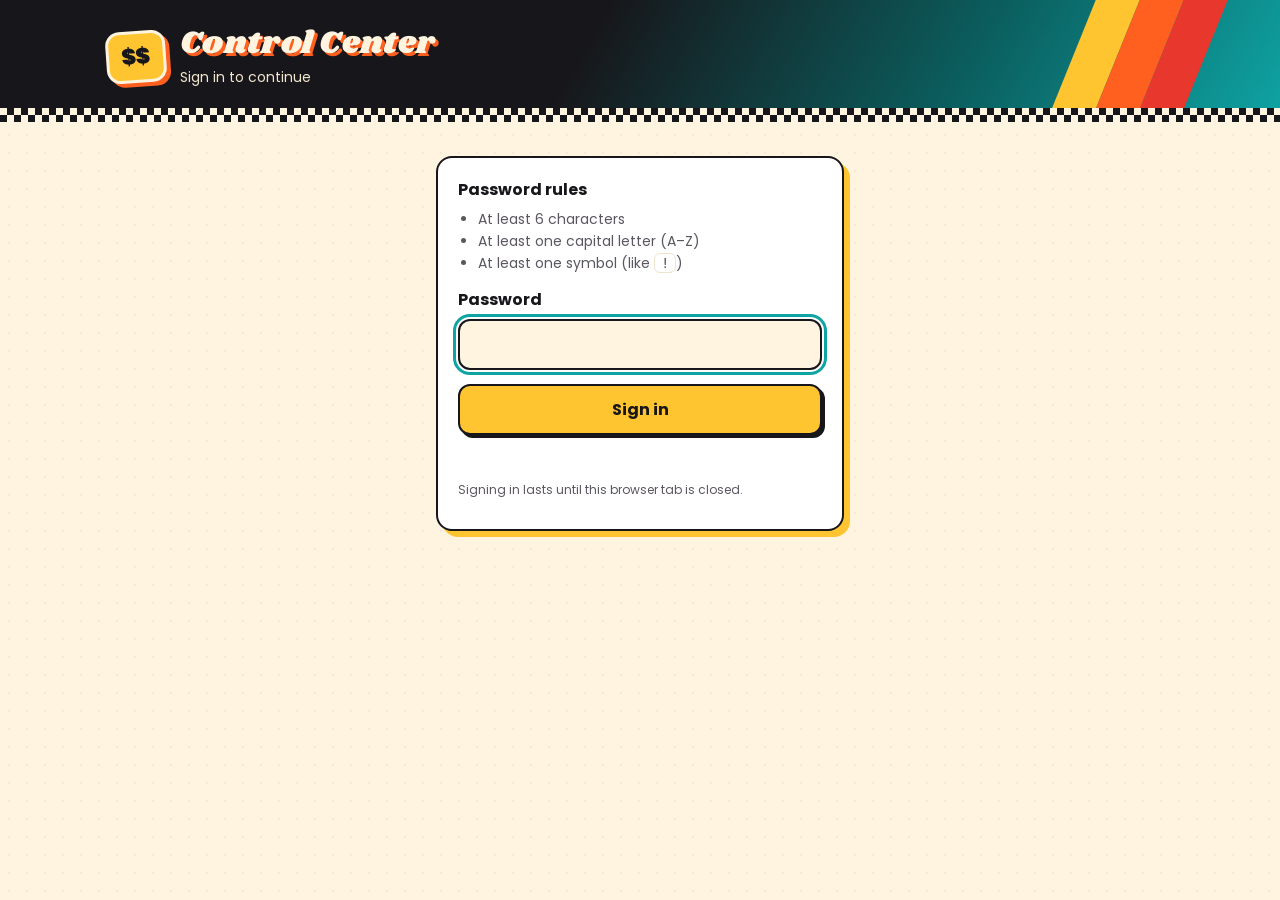
==== commit 2787290c: "Enable Control Center login gate" ====
--- a/index.html
+++ b/index.html
@@ -1,7 +1,7 @@
 <!doctype html>
 <html lang="en">
 <head>
-<script src="gate.js"></script>
+<script src="gate.js?v=2"></script>
 <meta charset="utf-8">
 <meta name="viewport" content="width=device-width,initial-scale=1">
 <meta name="robots" content="noindex,nofollow">
